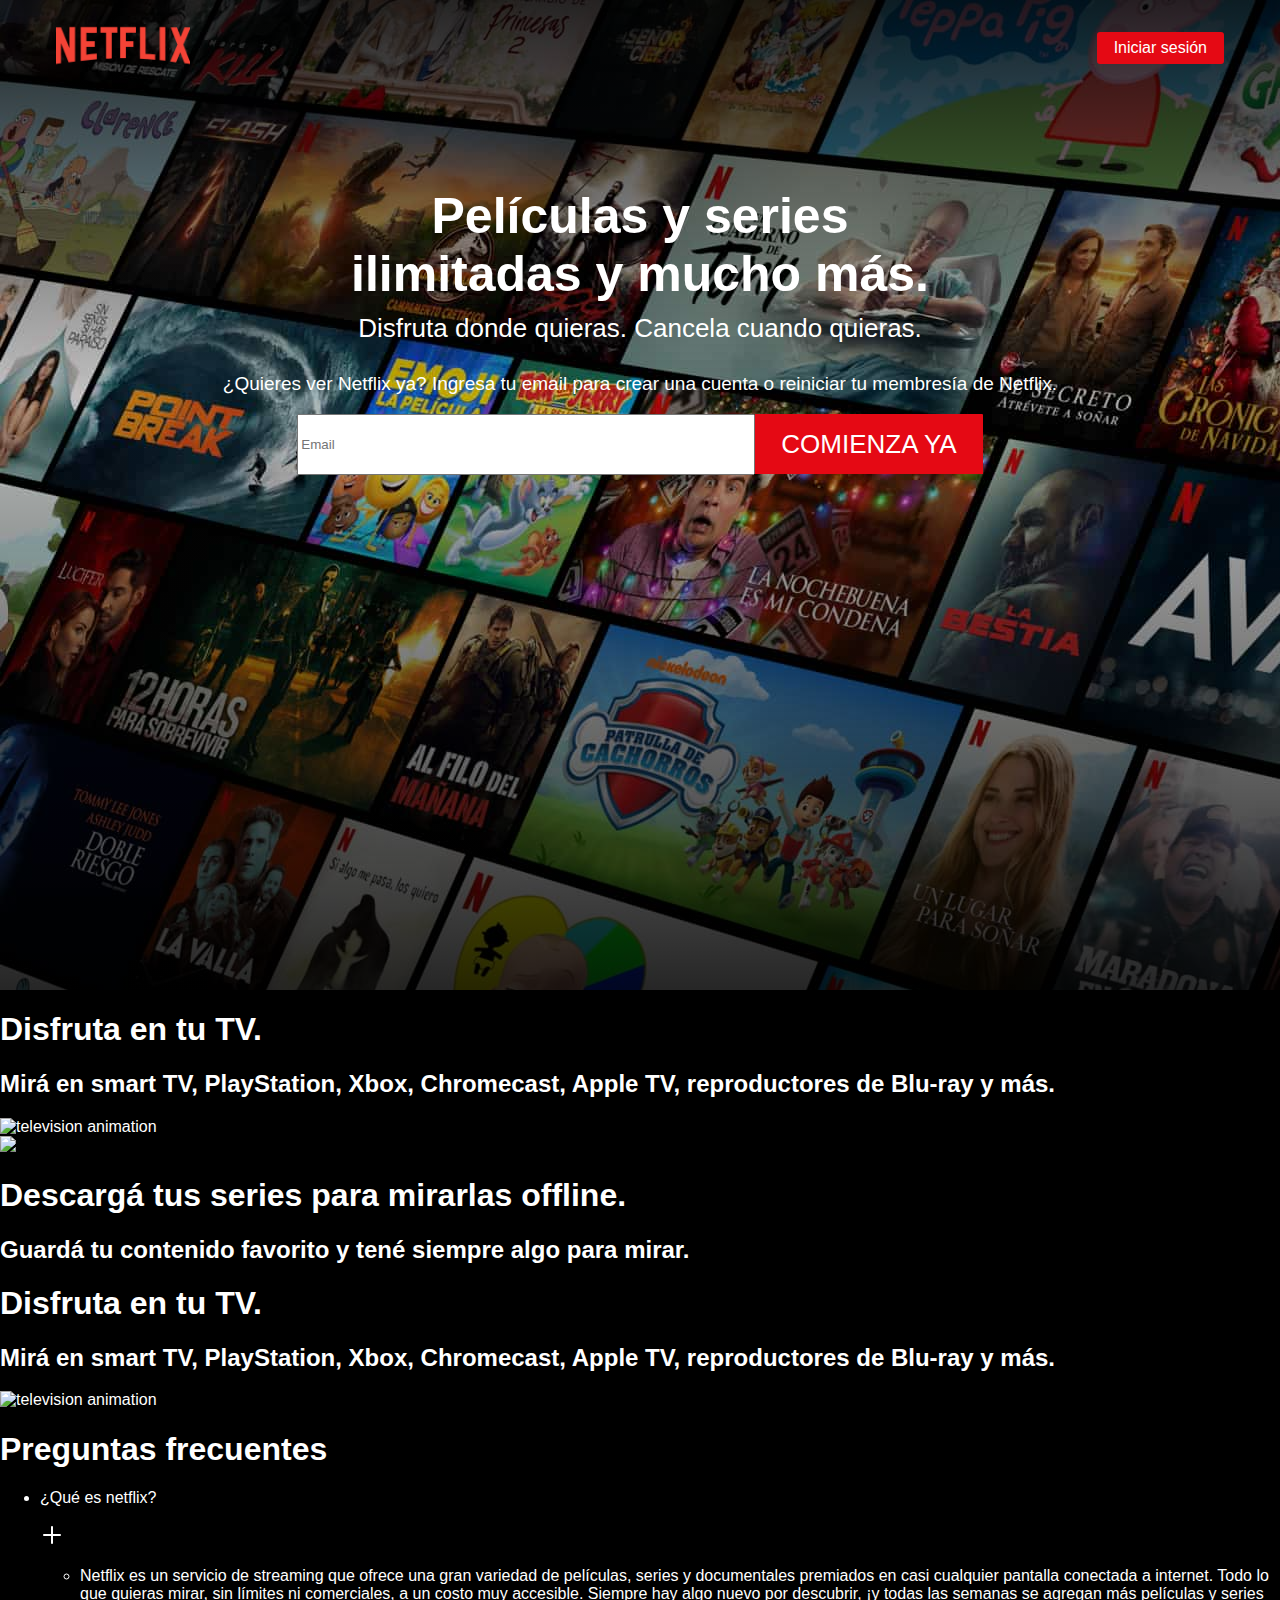
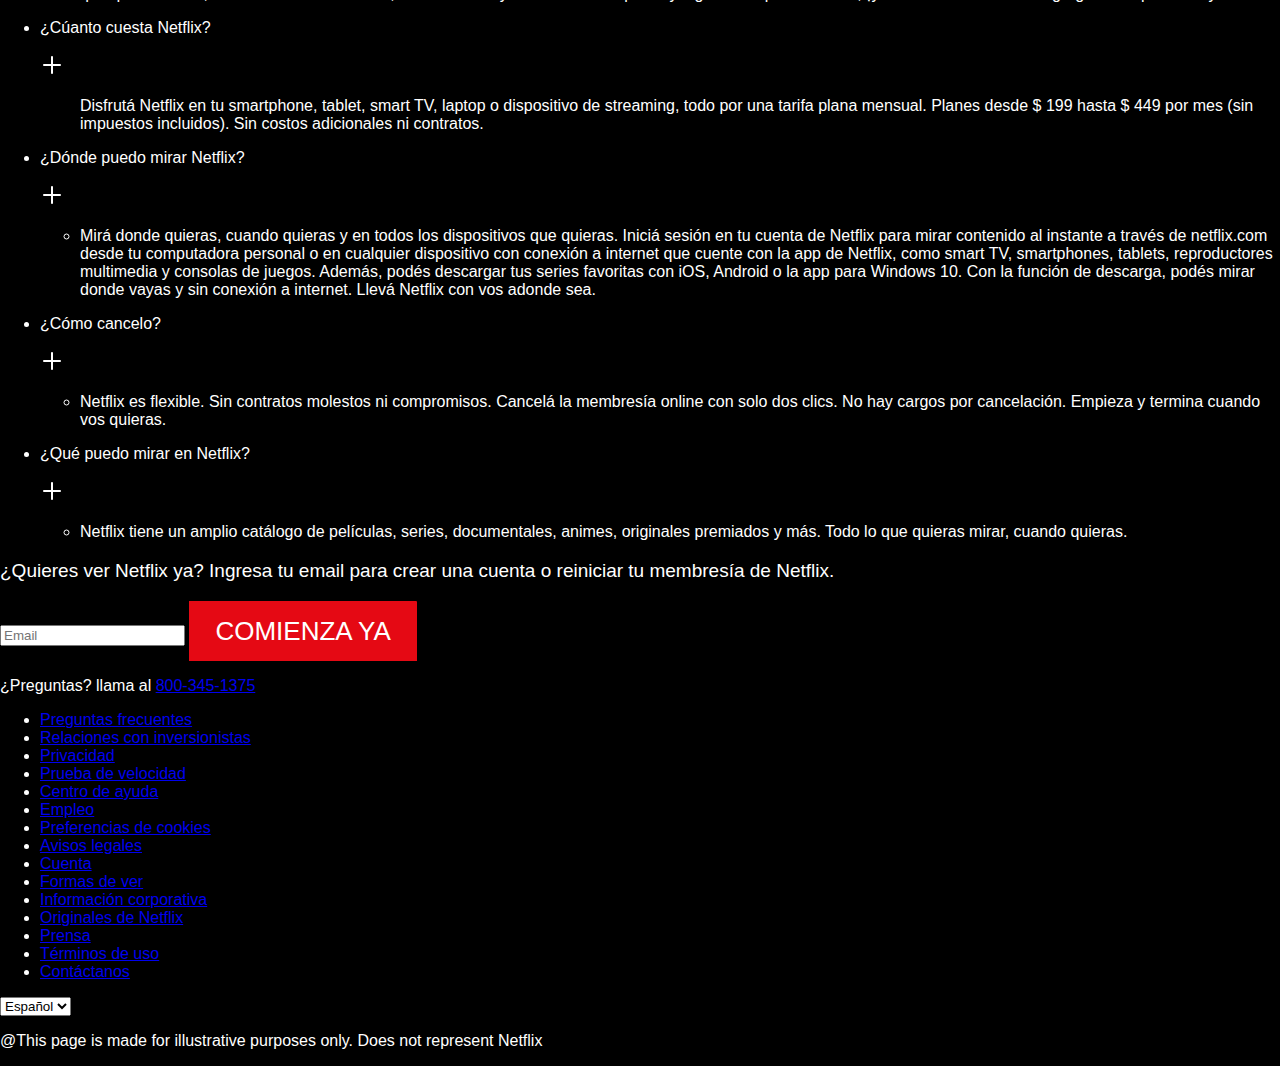
==== html/index.html @ f801ac2d "creando la estructura HTML del index" ====
<!DOCTYPE html>
<html lang="en">
<head>
    <meta charset="UTF-8">
    <meta name="viewport" content="width=device-width, initial-scale=1.0">
    <link rel="stylesheet" href="../css/index-style.css">
    
    <title>Document</title>
</head>
<body>
    <section class="welcome__container">
        <div class="main-header">
            <img class="main-header__img" src="../img/icons8-netflix-144.png" class="logotype" alt="netflix">
            <a class="main-header__login" href="./login.html">Iniciar sesión</a>
        </div>
        <div class="welcome__container--details">
            <h1 class="welcome__container--title">Películas y series <br> ilimitadas y mucho más.</h1>
            <h2 class="welcome__container--description">Disfruta donde quieras. Cancela cuando quieras.</h2>
            <form action="/#" class="welcome__form">
                <h3 class="welcome__form--title">¿Quieres ver Netflix ya? Ingresa tu email para crear una cuenta o reiniciar tu membresía de Netflix.</h3>
                <label for="id_email" class="welcome__form--email">
                    <input class="welcome__form--input" type="email" placeholder="Email">
                    <button class="welcome__form--btn" type="submit" class="welcome__form--btn">COMIENZA YA</button>
                </label>
            </form>
        </div>
    </section>
    <section class="description-netflix__container">
        <div class="description-netflix__tv">
            <h1 class="description-netflix__tv--title">Disfruta en tu TV.</h1>
            <h2 class="description-netflix__tv--details">Mirá en smart TV, PlayStation, Xbox, Chromecast, Apple TV, reproductores de Blu-ray y más.</h2>
            <img class="descrition-netflix__tv--image" src="https://assets.nflxext.com/ffe/siteui/acquisition/ourStory/fuji/desktop/tv.png" alt="television animation">
        </div>
        <div class="description-netflix__descarga">
            <img class="descrition-netflix__descarga--image" src="https://assets.nflxext.com/ffe/siteui/acquisition/ourStory/fuji/desktop/mobile-0819.jpg">
            <h1 class="description-netflix__descarga--title">Descargá tus series para mirarlas offline.</h1>
            <h2 class="description-netflix__descarga--details">Guardá tu contenido favorito y tené siempre algo para mirar.</h2>
        </div>
        <div class="description-netflix__disfruta">
            <h1 class="description-netflix__disfruta--title">Disfruta en tu TV.</h1>
            <h2 class="description-netflix__disfruta--details">Mirá en smart TV, PlayStation, Xbox, Chromecast, Apple TV, reproductores de Blu-ray y más.</h2>
            <img class="descrition-netflix__disfruta--image" src="https://assets.nflxext.com/ffe/siteui/acquisition/ourStory/fuji/desktop/device-pile.png" alt="television animation">
        </div>
    </section>
    <section class="preguntas-frecuentes__container">
        <div class="preguntas-frecuentes__carta">
            <h1 class="preguntas-frecuentes__carta--title">Preguntas frecuentes</h1>
            <ul class="preguntas-frecuentes__list">
                <li class="preguntas-frecuentes__list--item">
                    <p class="preguntas-frecuentes__list--cuestion">¿Qué es netflix?</p>
                    <img class="preguntas-frecuentes__list--image" src="../img/icons8-positivo.png" alt="mas">
                    <ul>
                        <li>
                            <p> 
                                Netflix es un servicio de streaming que ofrece una gran
                                variedad de películas, series y documentales premiados en casi 
                                cualquier pantalla conectada a internet.
                                Todo lo que quieras mirar, sin límites ni comerciales,
                                a un costo muy accesible. Siempre hay algo nuevo por descubrir, 
                                ¡y todas las semanas se agregan más películas y series
                            </p>
                        </li>
                    </ul>
                </li>
                <li class="preguntas-frecuentes__list--item">
                    <p class="preguntas-frecuentes__list--cuestion">¿Cúanto cuesta Netflix?</p>
                    <img class="preguntas-frecuentes__list--image" src="../img/icons8-positivo.png" alt="mas">
                    <ul>
                        <p>
                            Disfrutá Netflix en tu smartphone, tablet, smart TV,
                            laptop o dispositivo de streaming, todo por una tarifa plana mensual.
                            Planes desde $ 199 hasta $ 449 por mes (sin impuestos incluidos). 
                            Sin costos adicionales ni contratos.
                        </p>
                    </ul>
                </li>
                <li class="preguntas-frecuentes__list--item">
                    <p class="preguntas-frecuentes__list--cuestion">¿Dónde puedo mirar Netflix?</p>
                    <img class="preguntas-frecuentes__list--image" src="../img/icons8-positivo.png" alt="mas">
                    <ul>
                        <li>
                            <p>
                                Mirá donde quieras, cuando quieras y en todos los dispositivos 
                                que quieras. Iniciá sesión en tu cuenta de Netflix para mirar 
                                contenido al instante a través de netflix.com desde tu computadora 
                                personal o en cualquier dispositivo con conexión a internet que cuente 
                                con la app de Netflix, como smart TV, smartphones, tablets,
                                reproductores multimedia y consolas de juegos.
                                Además, podés descargar tus series favoritas con iOS, Android o la app 
                                para Windows 10. Con la función de descarga, podés mirar donde vayas y 
                                sin conexión a internet. Llevá Netflix con vos adonde sea.
                            </p>
                        </li>
                    </ul>
                </li>
                <li class="preguntas-frecuentes__list--item">
                    <p class="preguntas-frecuentes__list--cuestion">¿Cómo cancelo?</p>
                    <img class="preguntas-frecuentes__list--image" src="../img/icons8-positivo.png" alt="mas">
                    <ul>
                        <li>
                            <p>
                                Netflix es flexible. Sin contratos molestos ni compromisos. 
                                Cancelá la membresía online con solo dos clics. 
                                No hay cargos por cancelación. Empieza y termina cuando vos quieras.
                            </p>
                        </li>
                    </ul>
                </li>
                <li class="preguntas-frecuentes__list--item">
                    <p class="preguntas-frecuentes__list--cuestion">¿Qué puedo mirar en Netflix?</p>
                    <img class="preguntas-frecuentes__list--image" src="../img/icons8-positivo.png" alt="mas">
                    <ul>
                        <li>
                            <p>
                                Netflix tiene un amplio catálogo de películas, series, documentales, 
                                animes, originales premiados y más. Todo lo que quieras mirar, 
                                cuando quieras.
                            </p>
                        </li>
                    </ul>
                </li>
            </ul>
            <form action="/#" class="welcome__form">
                <h3 class="welcome__form--title">¿Quieres ver Netflix ya? Ingresa tu email para crear una cuenta o reiniciar tu membresía de Netflix.</h3>
                <label for="id_email" class="welcome__form--input">
                    <input type="email" placeholder="Email">
                </label>
                <button type="submit" class="welcome__form--btn">COMIENZA YA</button>
            </form>
        </div>
    </section>
    <footer class="footer">
        <p class="footer__title">
            ¿Preguntas? llama al 
            <a href="/#">800-345-1375</a> 
        </p>
        <ul class="footer__list">
            <li class="footer__list--item">
                <a href="/#">Preguntas frecuentes</a>
            </li>
            <li class="footer__list--item">
                <a href="/#">Relaciones con inversionistas</a>
            </li>
            <li class="footer__list--item">
                <a href="/#">Privacidad</a>
            </li>
            <li class="footer__list--item">
                <a href="/#">Prueba de velocidad</a>
            </li>
            <li class="footer__list--item">
                <a href="/#">Centro de ayuda</a>
            </li>
            <li class="footer__list--item">
                <a href="/#">Empleo</a>
            </li>
            <li class="footer__list--item">
                <a href="/#">Preferencias de cookies</a>
            </li>
            <li class="footer__list--item">
                <a href="/#">Avisos legales</a>
            </li>
            <li class="footer__list--item">
                <a href="/#">Cuenta</a>
            </li>
            <li class="footer__list--item">
                <a href="/#">Formas de ver</a>
            </li>
            <li class="footer__list--item">
                <a href="/#">Información corporativa</a>
            </li>
            <li class="footer__list--item">
                <a href="/#">Originales de Netflix</a>
            </li>
            <li class="footer__list--item">
                <a href="/#">Prensa</a>
            </li>
            <li class="footer__list--item">
                <a href="/#">Términos de uso</a>
            </li>
            <li class="footer__list--item">
                <a href="/#">Contáctanos</a>
            </li>
        </ul>
        <select name="idioma" id="idioma">
            <option value="spanish" data-lenguaje="es">Español</option>
            <option value="english" data-lenguaje="in">Inglés</option>
        </select>
        <p>@This page is made for illustrative purposes only. Does not represent Netflix</p>
    </footer>
    <script src="../js/"></script>
</body>
</html>
---- css/index-style.css ----
body {
    margin: 0;
    background-color: black;
    color: white;
    font-family: Arial, Helvetica, sans-serif;
}


.welcome__container {
    height: 110vh;
    background-image: linear-gradient(to top,rgba(0,0,0,.8) 0,rgba(0,0,0,0) 60%,rgba(0,0,0,.8) 100%), url("../img/background-img-netflix-index.jpg");
   
}

.main-header {
    display: flex;
    justify-content: space-between;
    height: 87px;
    margin: 0 56px;
    align-items: center;
    background-color: transparent;
    
}

.main-header__img {
    height: 134px;
    width: 134px;
    padding: 0; 
}

.main-header__login {
    text-decoration: none;
    background: #e50914;
    color: white;
    padding: 7px 17px;
    border-radius: 3px;
    margin: 8px 0px 0px;
}

.welcome__container--details {
    display: flex;
    flex-direction: column;
    align-items: center;
    margin: auto;
    max-width: 950px;
    text-align: center;
    padding: 100px 0;
    align-self: center;
        
}

.welcome__container--title {
    font-size: 50px;
    margin:0 100px 0 100PX;
    padding: 0;
    font-weight: bold;
}

.welcome__container--description {
    font-size: 26px;
    margin: 10px;

}


.welcome__form--title {
    
    font-size: 19px;
    font-weight: 100;
    
}

.welcome__container--description {
    font-weight: 400;
}

.welcome__form--email {
    display: flex;
    justify-content: center;
}

.welcome__form--input {
    height: 55px;
    width: 450px;
    

}

.welcome__form--btn {
    height: 60px;
    width: ;
    padding: 0 26px;
    margin-right: 0px;
    background-color:  #e50914;
    border: none;
    border-top-right-radius: 1px ;
    color: #FFF;
    font-weight: 400;
    font-size: 26px;
    
}
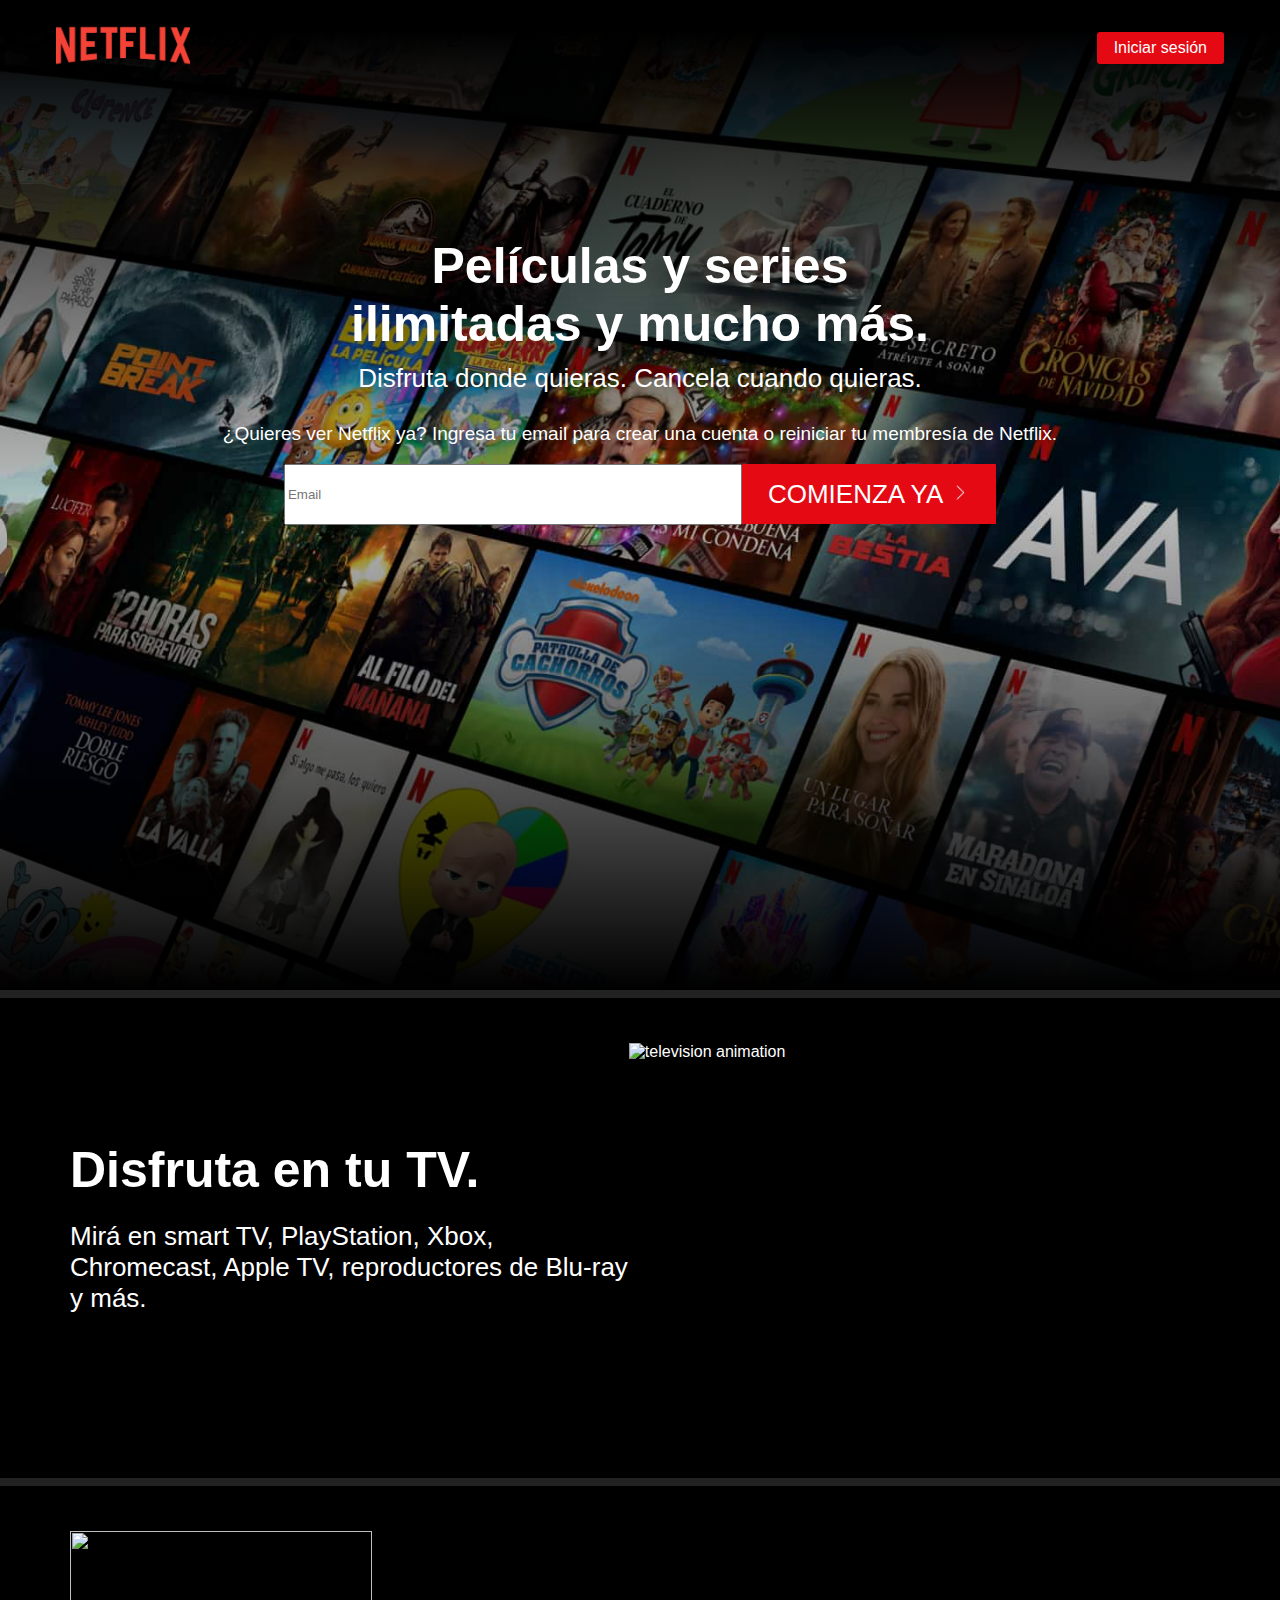
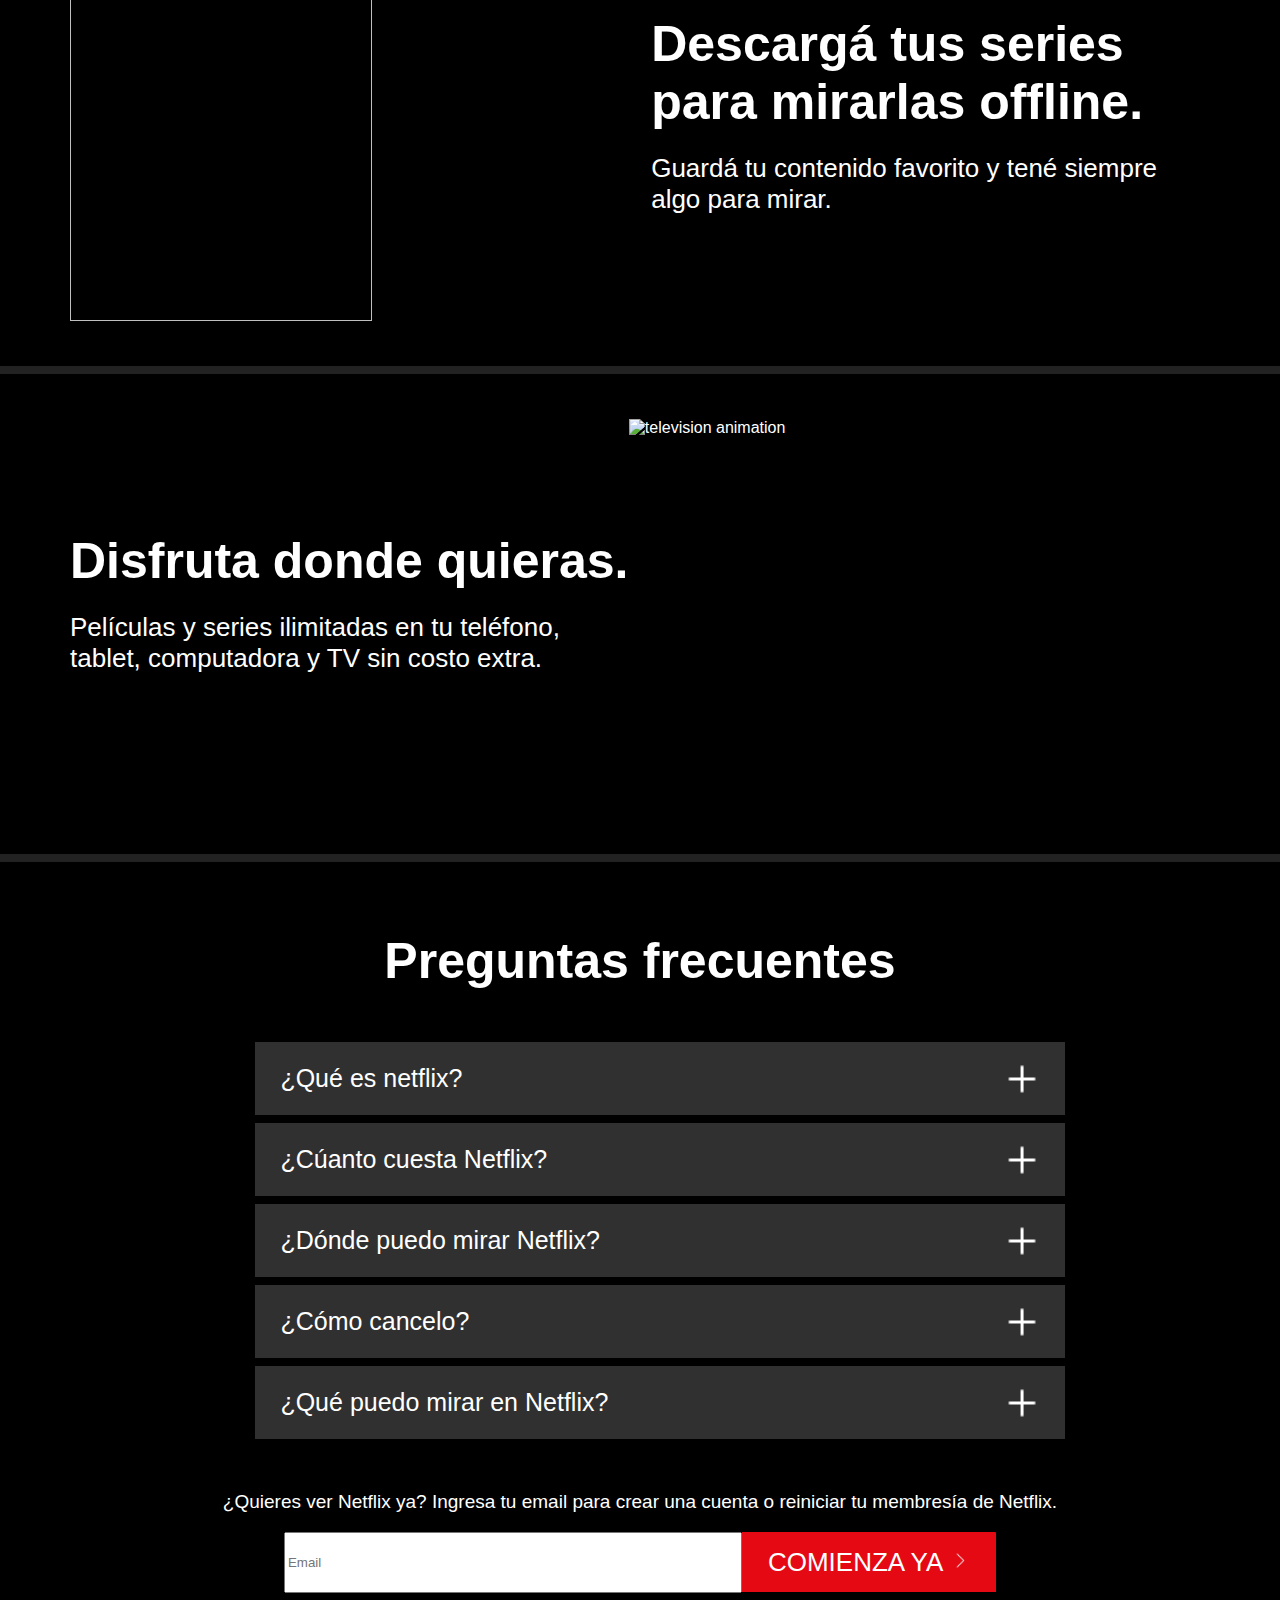
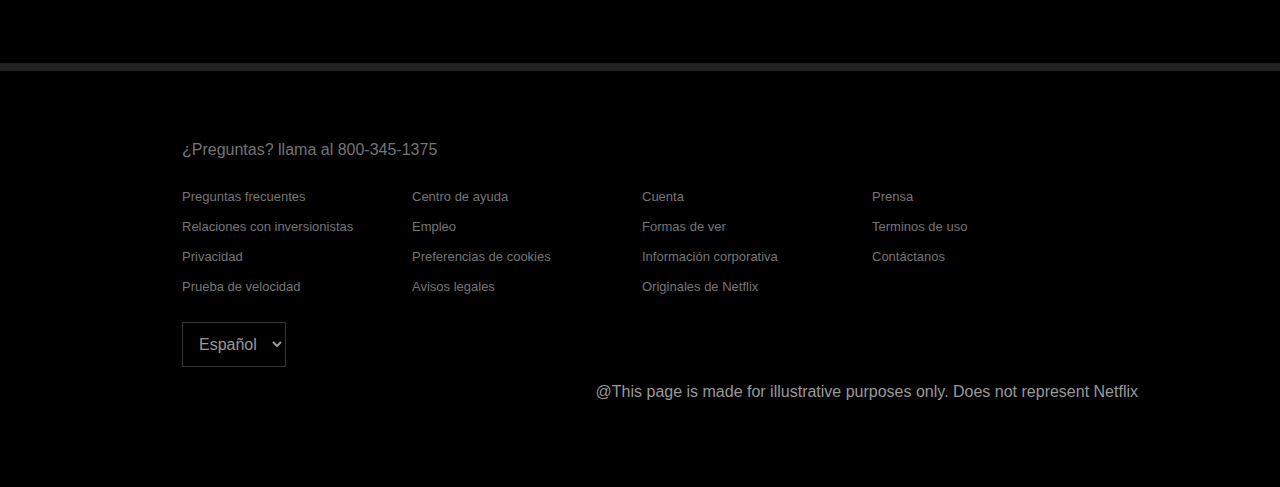
==== commit e3ceed34: "agregando estilos al index" ====
--- a/html/index.html
+++ b/html/index.html
@@ -5,7 +5,7 @@
     <meta name="viewport" content="width=device-width, initial-scale=1.0">
     <link rel="stylesheet" href="../css/index-style.css">
     
-    <title>Document</title>
+    <title>Netflix</title>
 </head>
 <body>
     <section class="welcome__container">
@@ -20,26 +20,35 @@
                 <h3 class="welcome__form--title">¿Quieres ver Netflix ya? Ingresa tu email para crear una cuenta o reiniciar tu membresía de Netflix.</h3>
                 <label for="id_email" class="welcome__form--email">
                     <input class="welcome__form--input" type="email" placeholder="Email">
-                    <button class="welcome__form--btn" type="submit" class="welcome__form--btn">COMIENZA YA</button>
+                    <button class="welcome__form--btn" type="submit" class="welcome__form--btn">
+                        COMIENZA YA
+                        <img class="welcome__btn--icons" src="../img/icons8-más-de-50.png" alt=""> 
+                    </button>
                 </label>
             </form>
         </div>
     </section>
     <section class="description-netflix__container">
-        <div class="description-netflix__tv">
-            <h1 class="description-netflix__tv--title">Disfruta en tu TV.</h1>
-            <h2 class="description-netflix__tv--details">Mirá en smart TV, PlayStation, Xbox, Chromecast, Apple TV, reproductores de Blu-ray y más.</h2>
-            <img class="descrition-netflix__tv--image" src="https://assets.nflxext.com/ffe/siteui/acquisition/ourStory/fuji/desktop/tv.png" alt="television animation">
-        </div>
-        <div class="description-netflix__descarga">
-            <img class="descrition-netflix__descarga--image" src="https://assets.nflxext.com/ffe/siteui/acquisition/ourStory/fuji/desktop/mobile-0819.jpg">
-            <h1 class="description-netflix__descarga--title">Descargá tus series para mirarlas offline.</h1>
-            <h2 class="description-netflix__descarga--details">Guardá tu contenido favorito y tené siempre algo para mirar.</h2>
-        </div>
-        <div class="description-netflix__disfruta">
-            <h1 class="description-netflix__disfruta--title">Disfruta en tu TV.</h1>
-            <h2 class="description-netflix__disfruta--details">Mirá en smart TV, PlayStation, Xbox, Chromecast, Apple TV, reproductores de Blu-ray y más.</h2>
-            <img class="descrition-netflix__disfruta--image" src="https://assets.nflxext.com/ffe/siteui/acquisition/ourStory/fuji/desktop/device-pile.png" alt="television animation">
+        <div class="description-netflix">
+            <div class="description-netflix--text">
+                <h1 class="description-netflix--title">Disfruta en tu TV.</h1>
+                <h2 class="description-netflix--details">Mirá en smart TV, PlayStation, Xbox, Chromecast, Apple TV, reproductores de Blu-ray y más.</h2>
+            </div>
+                <img class="descrition-netflix--image" src="https://assets.nflxext.com/ffe/siteui/acquisition/ourStory/fuji/desktop/tv.png" alt="television animation">
+        </div>
+        <div class="description-netflix">
+            <img class="descrition-netflix--image" src="https://assets.nflxext.com/ffe/siteui/acquisition/ourStory/fuji/desktop/mobile-0819.jpg">
+            <div class="description-netflix--text">
+                <h1 class="description-netflix--title">Descargá tus series para mirarlas offline.</h1>
+                <h2 class="description-netflix--details">Guardá tu contenido favorito y tené siempre algo para mirar.</h2>
+            </div>
+        </div>
+        <div class="description-netflix">
+            <div class="description-netflix--text">
+                <h1 class="description-netflix--title">Disfruta donde quieras.</h1>
+                <h2 class="description-netflix--details">Películas y series ilimitadas en tu teléfono, tablet, computadora y TV sin costo extra.</h2>
+            </div>
+                <img class="descrition-netflix--image" src="https://assets.nflxext.com/ffe/siteui/acquisition/ourStory/fuji/desktop/device-pile.png" alt="television animation">
         </div>
     </section>
     <section class="preguntas-frecuentes__container">
@@ -47,39 +56,40 @@
             <h1 class="preguntas-frecuentes__carta--title">Preguntas frecuentes</h1>
             <ul class="preguntas-frecuentes__list">
                 <li class="preguntas-frecuentes__list--item">
-                    <p class="preguntas-frecuentes__list--cuestion">¿Qué es netflix?</p>
-                    <img class="preguntas-frecuentes__list--image" src="../img/icons8-positivo.png" alt="mas">
-                    <ul>
-                        <li>
-                            <p> 
+                    <button class="preguntas-frecuentes__list--btn">
+                        ¿Qué es netflix?
+                        <img class="preguntas-frecuentes__list--image" src="../img/icons8-positivo.png" alt="mas">
+                    </button>
+                    <ul >
+                        <li> 
                                 Netflix es un servicio de streaming que ofrece una gran
                                 variedad de películas, series y documentales premiados en casi 
                                 cualquier pantalla conectada a internet.
                                 Todo lo que quieras mirar, sin límites ni comerciales,
                                 a un costo muy accesible. Siempre hay algo nuevo por descubrir, 
                                 ¡y todas las semanas se agregan más películas y series
-                            </p>
-                        </li>
-                    </ul>
-                </li>
-                <li class="preguntas-frecuentes__list--item">
-                    <p class="preguntas-frecuentes__list--cuestion">¿Cúanto cuesta Netflix?</p>
-                    <img class="preguntas-frecuentes__list--image" src="../img/icons8-positivo.png" alt="mas">
-                    <ul>
-                        <p>
+                        </li>
+                    </ul>
+                </li>
+                <li class="preguntas-frecuentes__list--item">
+                    <button class="preguntas-frecuentes__list--btn">
+                        ¿Cúanto cuesta Netflix?
+                        <img class="preguntas-frecuentes__list--image" src="../img/icons8-positivo.png" alt="mas">
+                    </button>
+                    <ul>
                             Disfrutá Netflix en tu smartphone, tablet, smart TV,
                             laptop o dispositivo de streaming, todo por una tarifa plana mensual.
                             Planes desde $ 199 hasta $ 449 por mes (sin impuestos incluidos). 
                             Sin costos adicionales ni contratos.
-                        </p>
-                    </ul>
-                </li>
-                <li class="preguntas-frecuentes__list--item">
-                    <p class="preguntas-frecuentes__list--cuestion">¿Dónde puedo mirar Netflix?</p>
-                    <img class="preguntas-frecuentes__list--image" src="../img/icons8-positivo.png" alt="mas">
+                    </ul>
+                </li>
+                <li class="preguntas-frecuentes__list--item">
+                    <button class="preguntas-frecuentes__list--btn">
+                        ¿Dónde puedo mirar Netflix?
+                        <img class="preguntas-frecuentes__list--image" src="../img/icons8-positivo.png" alt="mas">
+                    </button>
                     <ul>
                         <li>
-                            <p>
                                 Mirá donde quieras, cuando quieras y en todos los dispositivos 
                                 que quieras. Iniciá sesión en tu cuenta de Netflix para mirar 
                                 contenido al instante a través de netflix.com desde tu computadora 
@@ -89,43 +99,46 @@
                                 Además, podés descargar tus series favoritas con iOS, Android o la app 
                                 para Windows 10. Con la función de descarga, podés mirar donde vayas y 
                                 sin conexión a internet. Llevá Netflix con vos adonde sea.
-                            </p>
-                        </li>
-                    </ul>
-                </li>
-                <li class="preguntas-frecuentes__list--item">
-                    <p class="preguntas-frecuentes__list--cuestion">¿Cómo cancelo?</p>
-                    <img class="preguntas-frecuentes__list--image" src="../img/icons8-positivo.png" alt="mas">
+                        </li>
+                    </ul>
+                </li>
+                <li class="preguntas-frecuentes__list--item">
+                    <button class="preguntas-frecuentes__list--btn">
+                        ¿Cómo cancelo?
+                        <img class="preguntas-frecuentes__list--image" src="../img/icons8-positivo.png" alt="mas">
+                    </button>
                     <ul>
                         <li>
-                            <p>
                                 Netflix es flexible. Sin contratos molestos ni compromisos. 
                                 Cancelá la membresía online con solo dos clics. 
                                 No hay cargos por cancelación. Empieza y termina cuando vos quieras.
-                            </p>
-                        </li>
-                    </ul>
-                </li>
-                <li class="preguntas-frecuentes__list--item">
-                    <p class="preguntas-frecuentes__list--cuestion">¿Qué puedo mirar en Netflix?</p>
-                    <img class="preguntas-frecuentes__list--image" src="../img/icons8-positivo.png" alt="mas">
+
+                        </li>
+                    </ul>
+                </li>
+                <li class="preguntas-frecuentes__list--item">
+                    <button class="preguntas-frecuentes__list--btn">
+                        ¿Qué puedo mirar en Netflix?
+                        <img class="preguntas-frecuentes__list--image" src="../img/icons8-positivo.png" alt="mas">
+                    </button>
                     <ul>
                         <li>
-                            <p>
                                 Netflix tiene un amplio catálogo de películas, series, documentales, 
                                 animes, originales premiados y más. Todo lo que quieras mirar, 
                                 cuando quieras.
-                            </p>
                         </li>
                     </ul>
                 </li>
             </ul>
             <form action="/#" class="welcome__form">
                 <h3 class="welcome__form--title">¿Quieres ver Netflix ya? Ingresa tu email para crear una cuenta o reiniciar tu membresía de Netflix.</h3>
-                <label for="id_email" class="welcome__form--input">
-                    <input type="email" placeholder="Email">
+                <label for="id_email" class="welcome__form--email">
+                    <input class="welcome__form--input" type="email" placeholder="Email">
+                    <button class="welcome__form--btn" type="submit" class="welcome__form--btn">
+                        COMIENZA YA
+                        <img class="welcome__btn--icons" src="../img/icons8-más-de-50.png" alt=""> 
+                    </button>
                 </label>
-                <button type="submit" class="welcome__form--btn">COMIENZA YA</button>
             </form>
         </div>
     </section>
@@ -139,53 +152,53 @@
                 <a href="/#">Preguntas frecuentes</a>
             </li>
             <li class="footer__list--item">
+                <a href="/#">Centro de ayuda</a>
+            </li>
+            <li class="footer__list--item">
+                <a href="/#">Cuenta</a>
+            </li>
+            <li class="footer__list--item">
+                <a href="/#">Prensa</a>
+            </li>
+            <li class="footer__list--item">
                 <a href="/#">Relaciones con inversionistas</a>
             </li>
             <li class="footer__list--item">
+                <a href="/#">Empleo</a>
+            </li>
+            <li class="footer__list--item">
+                <a href="/#">Formas de ver</a>
+            </li>
+            <li class="footer__list--item">
+                <a href="/#">Terminos de uso</a>
+            </li>
+            <li class="footer__list--item">
                 <a href="/#">Privacidad</a>
             </li>
             <li class="footer__list--item">
+                <a href="/#">Preferencias de cookies</a>
+            </li>
+            <li class="footer__list--item">
+                <a href="/#">Información corporativa</a>
+            </li>
+            <li class="footer__list--item">
+                <a href="/#">Contáctanos</a>
+            </li>
+            <li class="footer__list--item">
                 <a href="/#">Prueba de velocidad</a>
             </li>
             <li class="footer__list--item">
-                <a href="/#">Centro de ayuda</a>
-            </li>
-            <li class="footer__list--item">
-                <a href="/#">Empleo</a>
-            </li>
-            <li class="footer__list--item">
-                <a href="/#">Preferencias de cookies</a>
-            </li>
-            <li class="footer__list--item">
                 <a href="/#">Avisos legales</a>
             </li>
             <li class="footer__list--item">
-                <a href="/#">Cuenta</a>
-            </li>
-            <li class="footer__list--item">
-                <a href="/#">Formas de ver</a>
-            </li>
-            <li class="footer__list--item">
-                <a href="/#">Información corporativa</a>
-            </li>
-            <li class="footer__list--item">
                 <a href="/#">Originales de Netflix</a>
             </li>
-            <li class="footer__list--item">
-                <a href="/#">Prensa</a>
-            </li>
-            <li class="footer__list--item">
-                <a href="/#">Términos de uso</a>
-            </li>
-            <li class="footer__list--item">
-                <a href="/#">Contáctanos</a>
-            </li>
         </ul>
-        <select name="idioma" id="idioma">
+        <select class="idioma" name="idioma" id="idioma">
             <option value="spanish" data-lenguaje="es">Español</option>
             <option value="english" data-lenguaje="in">Inglés</option>
         </select>
-        <p>@This page is made for illustrative purposes only. Does not represent Netflix</p>
+        <p class="footer__clarification">@This page is made for illustrative purposes only. Does not represent Netflix</p>
     </footer>
     <script src="../js/"></script>
 </body>
--- a/css/index-style.css
+++ b/css/index-style.css
@@ -3,15 +3,17 @@
 body {
     margin: 0;
     background-color: black;
-    color: white;
+    color: #FFF;
     font-family: Arial, Helvetica, sans-serif;
 }
 
 
 .welcome__container {
-    height: 110vh;
-    background-image: linear-gradient(to top,rgba(0,0,0,.8) 0,rgba(0,0,0,0) 60%,rgba(0,0,0,.8) 100%), url("../img/background-img-netflix-index.jpg");
-   
+    width: 100%;
+    height: 110vh; 
+    background-image: linear-gradient(to top,rgba(0,0,0,.999) 0,rgba(0,0,0,0) 50%,rgba(0,0,0,.999) 97%), url("../img/background-img-netflix-index.jpg");
+    background-size: cover;
+    border-bottom: solid 8px #222;
 }
 
 .main-header {
@@ -37,6 +39,7 @@
     padding: 7px 17px;
     border-radius: 3px;
     margin: 8px 0px 0px;
+    line-height: normal;
 }
 
 .welcome__container--details {
@@ -46,9 +49,9 @@
     margin: auto;
     max-width: 950px;
     text-align: center;
-    padding: 100px 0;
+    padding: 150px 0;
     align-self: center;
-        
+    width: 100%;
 }
 
 .welcome__container--title {
@@ -100,4 +103,152 @@
     font-weight: 400;
     font-size: 26px;
     
+}
+
+.welcome__btn--icons {
+    height: 21px;
+}
+
+
+.description-netflix {
+    display: flex;
+    border-bottom: solid 8px #222;
+    height: 100%;
+    align-items: center;
+    padding: 45px 70px; 
+}
+
+.description-netflix--text {
+    width: 50%;
+}
+
+.description-netflix--title {
+    font-size: 50px;
+    margin: 0px 0px 8px;
+    
+}
+
+.description-netflix--details {
+    font-weight: 400;
+    font-size: 1.625rem;
+}
+
+.descrition-netflix--image {
+    width: 52%;
+    height: 390px;
+}
+
+.preguntas-frecuentes__container {
+    margin: auto;
+    width: 100%;
+    border-bottom: solid 8px #222;
+}
+
+.preguntas-frecuentes__carta {
+    text-align: center;
+    margin: auto;
+    padding: 70px 45px;
+}
+
+.preguntas-frecuentes__carta--title {
+    text-align: center;
+    font-size: 50px;
+    margin: 0px 0px 8px;
+}
+
+.preguntas-frecuentes__list {
+    width: 68%;
+    margin: auto;
+    margin-top: 52px;
+    margin-bottom: 52px;
+}
+
+.preguntas-frecuentes__list--item {
+    width: 100%;
+    list-style: none;
+    margin-bottom: 8px;
+}
+
+.preguntas-frecuentes__list--item ul {
+    display: none;
+    position: absolute;
+    background: #303030;
+}
+
+
+.preguntas-frecuentes__list--btn {
+    display: flex;
+    justify-content: space-between;
+    align-items: center;
+    width: 100%;
+    background-color: #303030;
+    color: #FFF;
+    border: none;
+    padding: 20px 25px;
+    cursor: pointer;
+    font-weight: 400;
+    font-size: 25px;
+    height: 73px;
+    outline: none;
+}
+
+.preguntas-frecuentes__list--image {
+    height: 36px;
+    width: 36px;
+}
+
+
+.footer {
+    padding: 70px 45px;
+    margin: 0px 97px;
+}
+
+.footer__list {
+    display: grid;
+    grid-template-columns: repeat(4, 230px);
+    grid-template-rows: repeat(4, 30px);  
+    font-size: 13px;
+}
+
+.footer__title {
+    margin: 0 40px 30px;
+    color: #757575;
+    font-size: 16px;
+}
+
+.footer__title a {
+    color: #757575;
+    text-decoration: none;
+}
+
+.footer__title a:hover {
+    text-decoration: underline;
+}
+
+
+.footer__list--item {
+    list-style: none;
+}
+
+.footer__list--item a {
+    text-decoration:none;
+    color: #757575;
+}
+
+.footer__list--item a:hover {
+    text-decoration: underline;
+}
+
+.idioma {
+    margin-left: 40px;
+    background: #000;
+    color: #999;
+    border: 1px solid #333;
+    font-size: 16px;
+    padding: 12px;
+}
+
+.footer__clarification {
+    text-align: right;
+    color: #999;
 }